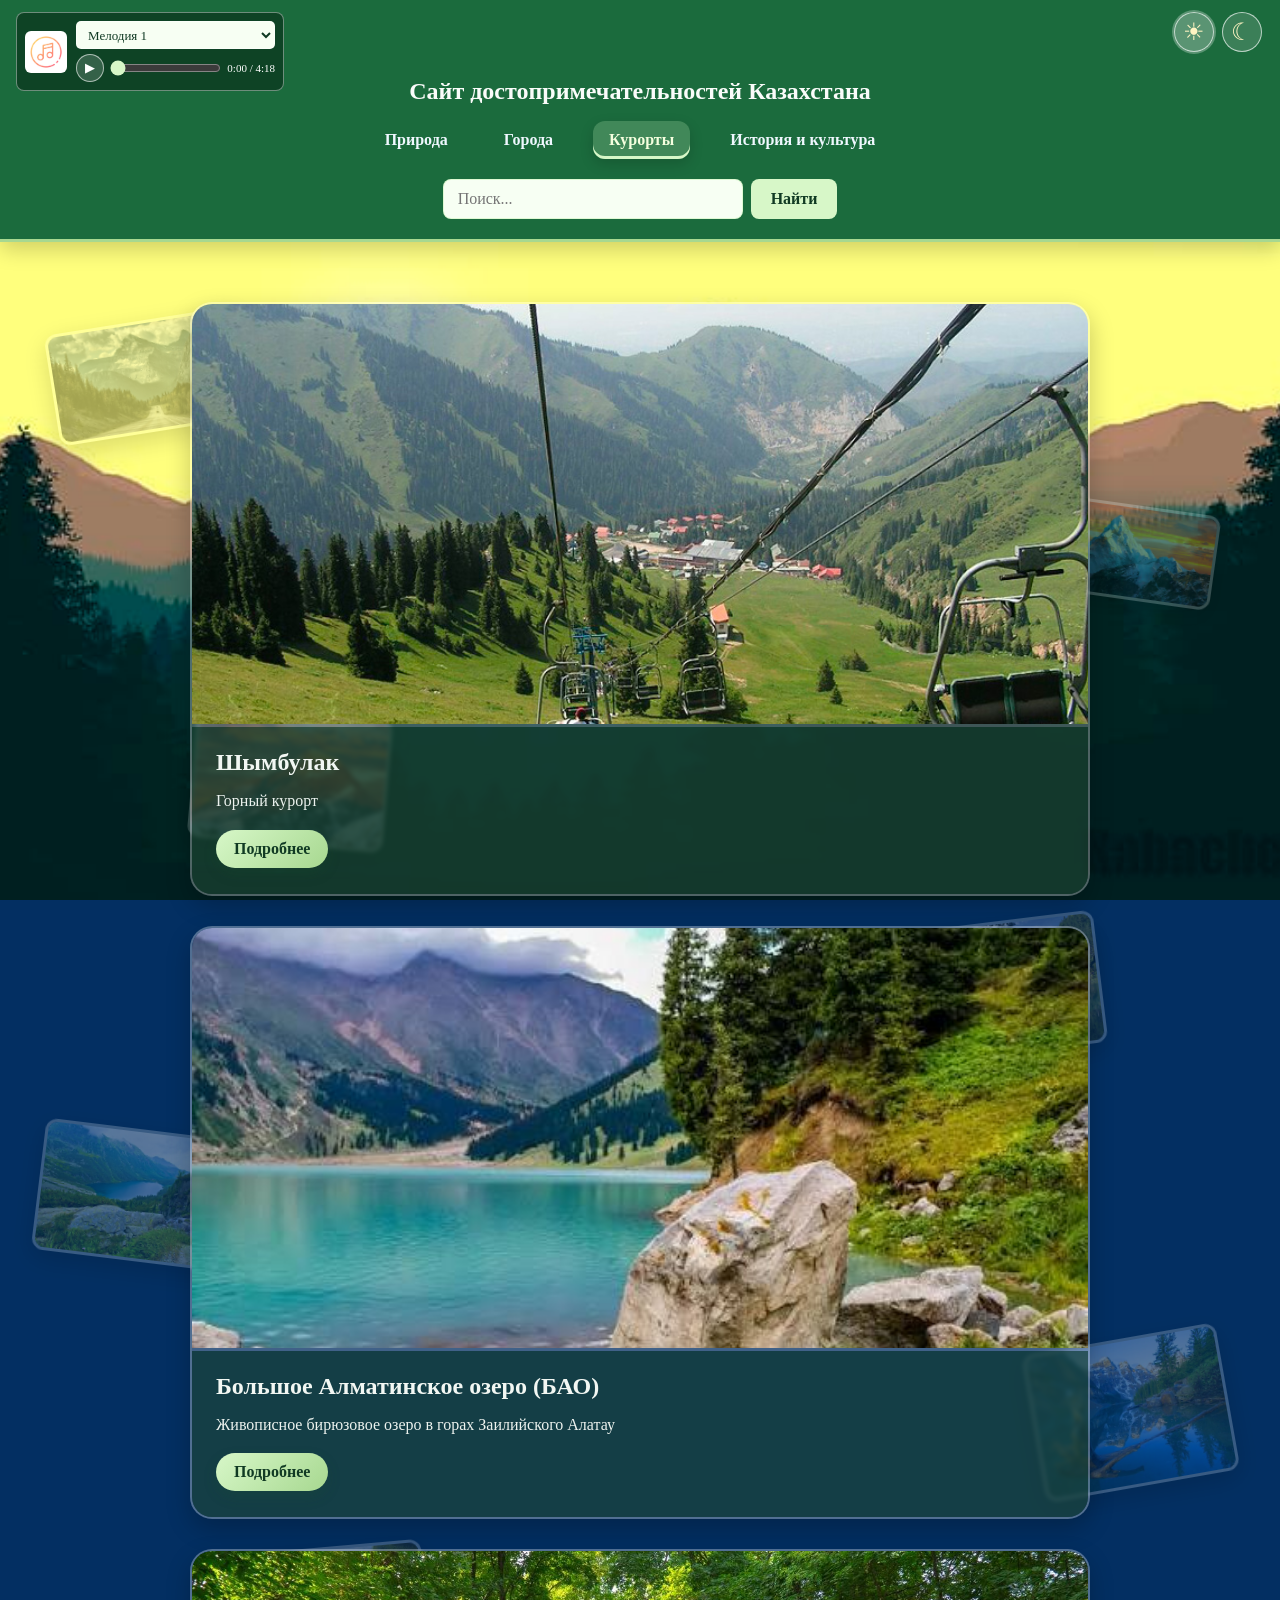
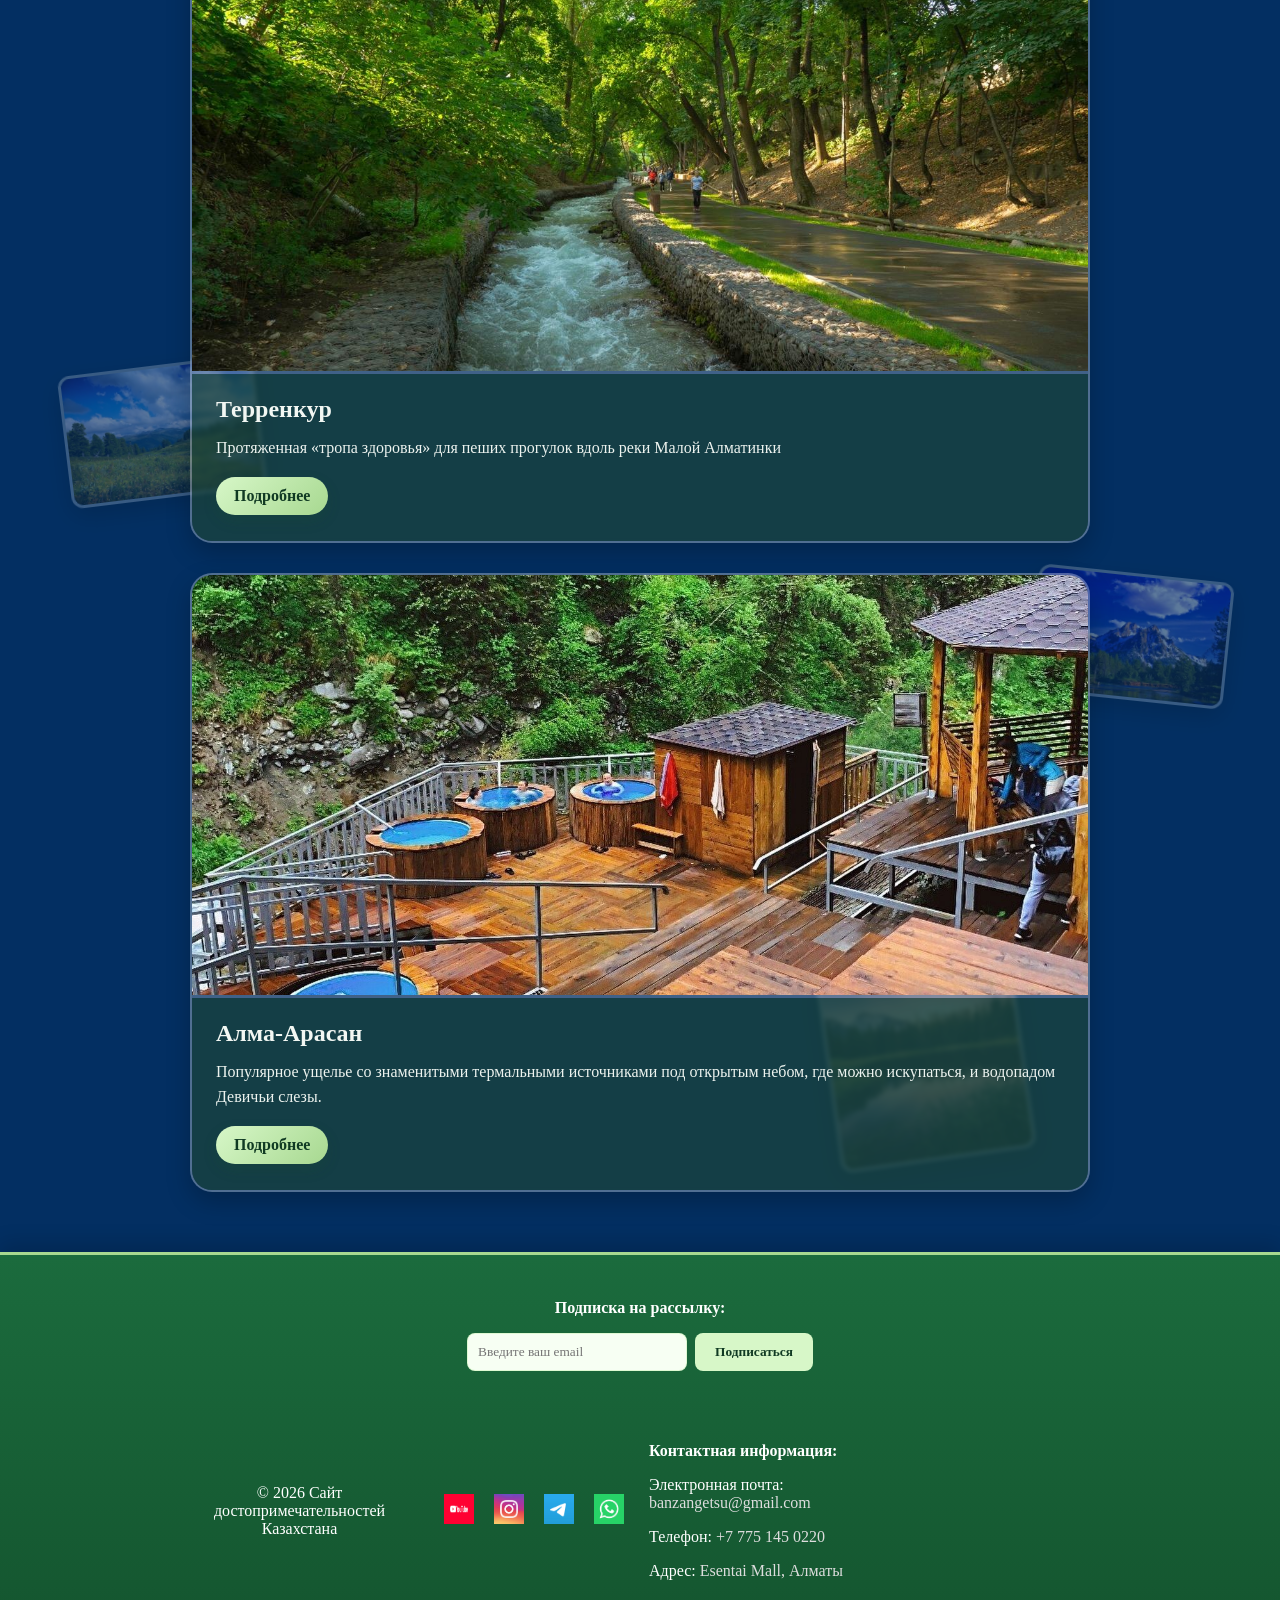
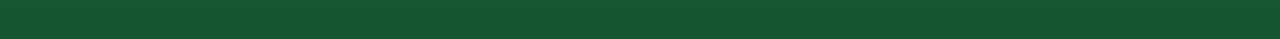
==== главная.html @ 55b0fd9b "Add files via upload" ====
<!DOCTYPE html>
<html lang="en">
<head>
    <meta charset="UTF-8">
    <meta name="viewport" content="width=device-width, initial-scale=1.0">
    <title>Достопримечательности Казахстана</title>
    <script>
        document.documentElement.setAttribute('data-theme', localStorage.getItem('site-theme') === 'dark' ? 'dark' : 'light');
    </script>
    <link rel="stylesheet" href="parallax.css">

    <style>


        header {
            background-color: #1B6B3D;
            padding: 20px;
            text-align: center;
            border-bottom: 3px solid #a7d890;
            box-shadow: 0 8px 20px rgba(0, 0, 0, 0.18);
        }


        .logo {
            font-size: 24px;
            font-weight: bold;
            color:rgb(250, 252, 250);
            text-decoration: none;
        }


        nav {
            margin-top: 10px;
        }

        nav ul {
            list-style: none;
            padding: 0;
        }

        nav li {
            display: inline;
            margin-right: 20px;
        }

        nav a {
            text-decoration: none;
            color: aliceblue;
            font-weight: bold;
            display: inline-block;
            padding: 10px 16px;
            border-radius: 12px;
            transition: all 0.25s ease;
        }

        nav a:hover {
            background: rgba(255, 255, 255, 0.2);
            color: #ffffff;
            box-shadow: 0 0 0 2px rgba(255, 255, 255, 0.25), 0 8px 18px rgba(0, 0, 0, 0.12);
            transform: translateY(-1px);
        }

        nav a[aria-current="page"] {
            background: rgba(215, 247, 200, 0.2);
            color: #f5ffdf;
            box-shadow: inset 0 -3px 0 #d7f7c8, 0 5px 14px rgba(0, 0, 0, 0.16);
        }

        .search {
            display: flex;
            flex-wrap: wrap;
            justify-content: center;
            gap: 8px;
            margin-top: 20px;
        }

        .search input[type="text"] {
            box-sizing: border-box;
            width: min(300px, calc(100vw - 130px));
            padding: 10px 14px;
            border: 1px solid rgba(215, 247, 200, 0.75);
            border-radius: 8px;
            background: #f7fff3;
            font: inherit;
            outline: none;
        }

        .search input[type="text"]:focus {
            box-shadow: 0 0 0 3px rgba(215, 247, 200, 0.3);
        }

        .search button {
            padding: 10px 20px;
            background-color: #d7f7c8;
            color: #103a23;
            border: none;
            border-radius: 8px;
            cursor: pointer;
            font: inherit;
            font-weight: bold;
            transition: background-color 0.2s ease, transform 0.2s ease;
        }

        .search button:hover {
            background-color: #a7d890;
            transform: translateY(-1px);
        }
        main {
            text-align: center;
            max-width: 900px;
            margin: 0 auto;
            padding: 30px 20px;
            color: white;
        }
        main a {
            color: white;
        }
        h1 {
            font-size: 28px;
            margin-bottom: 20px;
        }
        .card {
            background: rgba(255, 255, 255, 0.08);
            border: 2px solid rgba(255, 255, 255, 0.25);
            border-radius: 22px;
            box-shadow: 0 10px 25px rgba(0, 0, 0, 0.22);
            overflow: hidden;
            margin: 30px 0;
            backdrop-filter: blur(2px);
        }
        .card img {
            display: block;
            width: 100%;
            height: 420px;
            object-fit: cover;
            border-bottom: 3px solid rgba(255, 255, 255, 0.18);
        }
        .card-content {
            padding: 22px 24px 26px;
            text-align: left;
            background: rgba(19, 62, 42, 0.58);
        }
        .card h2 {
            font-size: 24px;
            margin: 0 0 12px;
            color: #f2f7f3;
        }
        .card p {
            margin: 0 0 16px;
            line-height: 1.6;
            color: #edf3ef;
        }
        .card a {
            display: inline-block;
            padding: 10px 18px;
            border-radius: 999px;
            background: linear-gradient(135deg, #d7f7c8, #a7d890);
            color: #103a23;
            text-decoration: none;
            font-weight: bold;
            box-shadow: 0 6px 14px rgba(23, 82, 40, 0.2);
        }
        footer {
            background: linear-gradient(180deg, #1B6B3D, #14552f);
            border-top: 3px solid #a7d890;
            padding: 28px 0 18px;
            text-align: center;
            color: white;
            box-shadow: 0 -8px 20px rgba(0, 0, 0, 0.16);
        }
        .footer-container {
            display: flex;
            justify-content: space-between;
            align-items: center;
            gap: 20px;
            max-width: 960px;
            margin: 0 auto;
            padding: 0 20px;
            box-sizing: border-box;
        }
        .footer-container > p {
            margin: 0;
        }
        .contact-info {
            text-align: left;
            padding-left: 0;
        }
        .contact-info a {
            color: #DDD;
            text-decoration: none;
        }
        .social-links {
            display: flex;
            align-items: center;
            gap: 10px;
        }
        .social-icon {
            width: 30px;
            height: 30px;
            margin: 0 5px;
        }
        .map-section {
            width: 220px;
        }
        .map-section iframe {
            display: block;
            width: 220px;
            height: 220px;
            border: 0;
            border-radius: 12px;
        }
        .map-section a {
            color: #DDD;
        }
        .subscription-form {
            font-family: 'Comic Sans MS', cursive;
            text-align: center;
            margin-bottom: 30px;
        }
        .subscription-form form {
            font-family: 'Comic Sans MS', cursive;
            display: inline-flex;
            flex-wrap: wrap;
            justify-content: center;
            gap: 8px;
        }
        .subscription-form input {
            font-family: 'Comic Sans MS', cursive;
            box-sizing: border-box;
            width: 220px;
            padding: 10px;
            border: 1px solid rgba(215, 247, 200, 0.75);
            border-radius: 8px;
            background: #f7fff3;
        }
        .subscription-form button {
            font-family: 'Comic Sans MS', cursive;
            background-color: #d7f7c8;
            color: #103a23;
            border: none;
            border-radius: 8px;
            padding: 10px 20px;
            cursor: pointer;
            font-weight: bold;
            transition: background-color 0.2s ease, transform 0.2s ease;
        }
        .subscription-form button:hover {
            background-color: #a7d890;
            transform: translateY(-1px);
        }
        @media (max-width: 700px) {
            .footer-container {
                flex-direction: column;
                text-align: center;
            }
            .contact-info {
                text-align: center;
            }
        }
        #scrollToTopButton {
            font-family: 'Comic Sans MS', cursive;
            position: fixed;
            right: 24px;
            bottom: 24px;
            width: 54px;
            height: 54px;
            display: none;
            border: none;
            border-radius: 50%;
            background: linear-gradient(135deg, #1B6B3D, #4CAF50);
            color: #fff;
            cursor: pointer;
            font-size: 28px;
            font-weight: 700;
            box-shadow: 0 8px 18px rgba(0, 0, 0, 0.25);
            transition: transform 0.2s ease, box-shadow 0.2s ease, opacity 0.2s ease;
            z-index: 999;
        }

        #scrollToTopButton:hover {
            transform: translateY(-2px) scale(1.05);
            box-shadow: 0 12px 22px rgba(0, 0, 0, 0.32);
        }

        .modal {
            display: none;
            position: fixed;
            z-index: 1000;
            left: 0;
            top: 0;
            width: 100%;
            height: 100%;
            background-color: rgba(0, 0, 0, 0.7);
            overflow-y: auto;
        }

        .modal-content {
            background-color: #f4fff2;
            color: #163b26;
            margin: 5vh auto;
            padding: 24px;
            border-radius: 16px;
            width: calc(100% - 48px);
            max-width: 760px;
            max-height: 90vh;
            overflow-y: auto;
            box-sizing: border-box;
            position: relative;
            box-shadow: 0 12px 36px rgba(0, 0, 0, 0.4);
            text-align: left;
        }

        .place-modal h2 {
            margin: 0 40px 16px 0;
        }

        .place-modal p {
            color: #233b2d;
        }

        .place-modal-image {
            display: block;
            width: 100%;
            max-height: 280px;
            object-fit: cover;
            border-radius: 10px;
        }

        .place-modal-media {
            display: grid;
            grid-template-columns: repeat(auto-fit, minmax(min(100%, 280px), 1fr));
            gap: 16px;
            margin-top: 18px;
        }

        .place-modal-media iframe {
            display: block;
            width: 100%;
            aspect-ratio: 16 / 9;
            border: 0;
            border-radius: 10px;
        }

        .place-video-link {
            display: inline-block;
            margin-top: 10px;
            padding: 9px 14px;
            border-radius: 8px;
            background: #1B6B3D;
            color: white;
            text-decoration: none;
        }

        .close {
            position: absolute;
            top: 8px;
            right: 12px;
            padding: 4px 10px;
            border: 0;
            background: transparent;
            color: #163b26;
            cursor: pointer;
            font-size: 30px;
        }

        body {
            font-family: "Comic Sans MS", "Comic Sans", cursive;
            background-color: rgb(3, 47, 98);
            background-image: url("шаблон.jpg");
            background-position: center;
            background-repeat: no-repeat;
            background-size: cover;
            background-attachment: fixed;
        }

        body, .logo, nav a, .search input, .search button,
        h1, h2, p, a, .subscription-form, .subscription-form input,
        .subscription-form button, .contact-info {
            font-family: "Comic Sans MS", "Comic Sans", cursive;
        }
    </style>
</head>

<body>
    <div id="parallax-background" aria-hidden="true">
        <img class="parallax-image" src="парлкс1.jpg" data-speed="0.68" alt="">
        <img class="parallax-image" src="парлкс2.webp" data-speed="0.82" alt="">
        <img class="parallax-image" src="парлкс3.jpg" data-speed="0.55" alt="">
        <img class="parallax-image" src="парлкс4.avif" data-speed="0.94" alt="">
        <img class="parallax-image" src="парлкс5.jpg" data-speed="0.73" alt="">
        <img class="parallax-image" src="парлкс6.jpg" data-speed="0.48" alt="">
        <img class="parallax-image" src="парлкс7.jpg" data-speed="0.88" alt="">
        <img class="parallax-image" src="парлкс8.jpg" data-speed="0.61" alt="">
        <img class="parallax-image" src="парлкс9.jpg" data-speed="1.08" alt="">
        <img class="parallax-image" src="парлкс10.jpg" data-speed="0.77" alt="">
        <img class="parallax-image" src="парлкс11.jpg" data-speed="0.52" alt="">
        <img class="parallax-image" src="парлкс12.jpg" data-speed="0.98" alt="">
    </div>
    <header>
        <div class="music-player">
            <img class="music-player-icon" src="musicicon.png" alt="">
            <div class="music-player-controls">
                <select id="musicTrack" aria-label="Выбор музыки">
                    <option value="1">Мелодия 1</option>
                    <option value="2">Мелодия 2</option>
                    <option value="3">Мелодия 3</option>
                    <option value="4">Мелодия 4</option>
                    <option value="5">Мелодия 5</option>
                    <option value="6">Мелодия 6</option>
                </select>
                <div class="music-player-transport">
                    <button id="musicToggle" type="button" aria-label="Воспроизвести" title="Воспроизвести">▶</button>
                    <input id="musicSeek" type="range" min="0" max="100" value="0" aria-label="Перемотка трека">
                    <output id="musicTime">0:00</output>
                </div>
            </div>
            <audio id="musicAudio" autoplay preload="metadata" src="music1.mp3"></audio>
        </div>
        <div class="theme-switcher" role="group" aria-label="Тема сайта">
            <button class="theme-button" type="button" data-theme-choice="light" aria-label="Светлая тема" aria-pressed="true" title="Светлая тема">☀</button>
            <button class="theme-button" type="button" data-theme-choice="dark" aria-label="Тёмная тема" aria-pressed="false" title="Тёмная тема">☾</button>
        </div>
        <a href="index.html" class="logo">Сайт достопримечательностей Казахстана</a>
        <nav>
            <ul>
                <li><a href="природа.html">Природа</a></li>
                <li><a href="города.html">Города</a></li>
                <li><a href="главная.html" aria-current="page">Курорты</a></li>
                <li><a href="история и культурна.html">История и культура</a></li>
            </ul>
        </nav>
        <div class="search">
            <input type="text" id="searchInput" placeholder="Поиск...">
            <button type="button" onclick="searchCards()">Найти</button>
            <output id="searchStatus" class="search-status" aria-live="polite" hidden></output>
        </div>
    </header>

    <main>
        <div class="card sight">
            <img src="sight1.jpg" alt="Достопримечательность 1">
            <div class="card-content">
                <h2>Шымбулак</h2>
                <p>Горный курорт</p>
                <a href="#">Подробнее</a>
            </div>
        </div>
        <div class="card sight">
            <img src="sight2.jpg" alt="Достопримечательность 2">
            <div class="card-content">
                <h2>Большое Алматинское озеро (БАО)</h2>
                <p>Живописное бирюзовое озеро в горах Заилийского Алатау</p>
                <a href="#">Подробнее</a>
            </div>
        </div>
        <div class="card sight">
            <img src="sight3.jpg" alt="Достопримечательность 3">
            <div class="card-content">
                <h2>Терренкур</h2>
                <p>Протяженная «тропа здоровья» для пеших прогулок вдоль реки Малой Алматинки</p>
                <a href="#">Подробнее</a>
            </div>
        </div>
        <div class="card sight">
            <img src="sight4.jpg" alt="Достопримечательность 4">
            <div class="card-content">
                <h2>Алма-Арасан</h2>
                <p>Популярное ущелье со знаменитыми термальными источниками под открытым небом, где можно искупаться, и водопадом Девичьи слезы.</p>
                <a href="#">Подробнее</a>
            </div>
        </div>
    </main>

    <button id="scrollToTopButton" aria-label="Наверх">↑</button>

    <footer>
        <div class="subscription-form">
            <p><strong>Подписка на рассылку:</strong></p>
            <form>
                <input type="email" placeholder="Введите ваш email" required>
                <button type="submit">Подписаться</button>
            </form>
        </div>

        <div class="footer-container">
            <p>&copy; 2026 Сайт достопримечательностей Казахстана</p>

            <div class="social-links">
                <a href="https://www.youtube.com/" target="_blank">
                    <img src="youtube.png" alt="Youtube" class="social-icon">
                </a>
                <a href="https://www.instagram.com/" target="_blank">
                    <img src="instagram.jpg"Instagram" class="social-icon">
                </a>
                <a href="https://www.telegram.com/" target="_blank">
                    <img src="telegram.png"Telegram" class="social-icon">
                </a>
                <a href="https://wa.me/77751450220" target="_blank" rel="noopener noreferrer">
                    <img src="ватсап.jpg" alt="WhatsApp" class="social-icon">
                </a>
            </div>

            <div class="contact-info">
                <p><strong>Контактная информация:</strong></p>
                <p>Электронная почта: <a href="главная.html">banzangetsu@gmail.com</a></p>
                <p>Телефон: <a href="tel:+77751450220">+7 775 145 0220</a></p>
                <p>Адрес: <a href="https://maps.app.goo.gl/WQVjGix9mJr55ecv8" target="_blank" rel="noopener noreferrer">Esentai Mall, Алматы</a></p>
            </div>
            <div class="map-section">
                <iframe src="https://www.google.com/maps?q=43.2184297,76.9276667&amp;z=16&amp;output=embed" title="Карта Google Maps: Esentai Mall, Алматы" loading="lazy" referrerpolicy="no-referrer-when-downgrade"></iframe>
            </div>
        </div>
    </footer>
    
    <script>
    function showsight(title, imageSrc, description) {
        var modal = document.getElementById('myModal');
        var sightTitle = document.getElementById('sightTitle');
        var sight = document.getElementById('sight');
        var recioeDescription = document.getElementById('sightDescription');

        sightTitle.textContent = title;
        sight.src = imageSrc;
        sightDescription.textContent = description;

        modal.style.display = 'block';
    }

    function closeModal() {
        var modal = document.getElementById('placeModal');
        modal.style.display = 'none';
    }

    window.onclick = function(event) {
        var modal = document.getElementById('placeModal');
        if (event.target === modal) {
            closeModal();
        }
    }
    const scrollToTopButton = document.getElementById('scrollToTopButton');

    function toggleScrollButton() {
        if (window.scrollY > 250) {
            scrollToTopButton.style.display = 'block';
        } else {
            scrollToTopButton.style.display = 'none';
        }
    }

    window.addEventListener('scroll', toggleScrollButton);
    scrollToTopButton.addEventListener('click', function() {
        window.scrollTo({ top: 0, behavior: 'smooth' });
    });

    toggleScrollButton();
    </script>

    

    <div id="placeModal" class="modal" role="dialog" aria-modal="true" aria-labelledby="placeModalTitle">
        <div class="modal-content place-modal">
            <button class="close" type="button" aria-label="Закрыть" onclick="closeModal()">&times;</button>
            <h2 id="placeModalTitle"></h2>
            <img id="placeModalImage" class="place-modal-image" src="" alt="">
            <p id="placeModalDescription"></p>
            <div class="place-modal-media">
                <div>
                    <h3>Карта</h3>
                    <iframe id="placeModalMap" title="Карта места" loading="lazy" referrerpolicy="no-referrer-when-downgrade"></iframe>
                </div>
                <div>
                    <h3>Видео о месте</h3>
                    <a id="placeModalVideo" class="place-video-link" href="#" target="_blank" rel="noopener noreferrer">Найти видео на YouTube</a>
                </div>
            </div>
        </div>
    </div>
    <script>
        var placeModal = document.getElementById('placeModal');
        var placeTitle = document.getElementById('placeModalTitle');
        var placeImage = document.getElementById('placeModalImage');
        var placeDescription = document.getElementById('placeModalDescription');
        var placeMap = document.getElementById('placeModalMap');
        var placeVideo = document.getElementById('placeModalVideo');

        document.querySelectorAll('.card .card-content a').forEach(function(button) {
            button.addEventListener('click', function(event) {
                event.preventDefault();
                var card = button.closest('.card');
                var title = card.querySelector('h2').textContent.trim();
                var description = card.querySelector('.card-content p').textContent.trim();
                var image = card.querySelector('img');
                var placeQuery = title + ', Казахстан';

                placeTitle.textContent = title;
                placeDescription.textContent = description;
                placeImage.src = image.src;
                placeImage.alt = image.alt;
                placeMap.src = 'https://www.google.com/maps?q=' + encodeURIComponent(placeQuery) + '&output=embed';
                placeVideo.href = 'https://www.youtube.com/results?search_query=' + encodeURIComponent(title + ' Казахстан');
                placeModal.style.display = 'block';
                document.body.style.overflow = 'hidden';
            });
        });

        function closeModal() {
            placeModal.style.display = 'none';
            placeMap.src = '';
            document.body.style.overflow = '';
        }

        placeModal.addEventListener('click', function(event) {
            if (event.target === placeModal) {
                closeModal();
            }
        });

        document.addEventListener('keydown', function(event) {
            if (event.key === 'Escape' && placeModal.style.display === 'block') {
                closeModal();
            }
        });
    </script>

    <script src="parallax.js"></script>
</body>
</html>
---- parallax.css ----
body {
    position: relative;
    isolation: isolate;
    margin: 0;
}

#parallax-background {
    position: absolute;
    top: 0;
    left: 0;
    z-index: 0;
    width: 100%;
    overflow: hidden;
    pointer-events: none;
}

header,
main,
footer {
    position: relative;
    z-index: 1;
}

.parallax-image {
    position: absolute;
    display: block;
    width: clamp(100px, 15vw, 190px);
    height: auto;
    border: 3px solid rgba(255, 255, 255, 0.58);
    border-radius: 12px;
    opacity: 0.36;
    object-fit: cover;
    box-shadow: 0 8px 24px rgba(0, 0, 0, 0.4);
    will-change: translate;
}

.parallax-image:nth-child(1) { top: 3%; left: 4%; transform: rotate(-9deg); }
.parallax-image:nth-child(2) { top: 10%; right: 5%; transform: rotate(8deg); }
.parallax-image:nth-child(3) { top: 18%; left: 15%; transform: rotate(5deg); }
.parallax-image:nth-child(4) { top: 26%; right: 14%; transform: rotate(-7deg); }
.parallax-image:nth-child(5) { top: 34%; left: 3%; transform: rotate(7deg); }
.parallax-image:nth-child(6) { top: 42%; right: 4%; transform: rotate(-10deg); }
.parallax-image:nth-child(7) { top: 50%; left: 18%; transform: rotate(-5deg); }
.parallax-image:nth-child(8) { top: 58%; right: 17%; transform: rotate(9deg); }
.parallax-image:nth-child(9) { top: 66%; left: 5%; transform: rotate(-7deg); }
.parallax-image:nth-child(10) { top: 74%; right: 4%; transform: rotate(6deg); }
.parallax-image:nth-child(11) { top: 82%; left: 20%; transform: rotate(8deg); }
.parallax-image:nth-child(12) { top: 89%; right: 20%; transform: rotate(-8deg); }

.search-status {
    flex-basis: 100%;
    color: #f5ffdf;
    font-size: 14px;
    text-align: center;
}

#parallax-background[data-layout="compact"] .parallax-image:nth-child(1) {
    top: 7%;
    left: 1%;
    width: clamp(76px, 10vw, 110px);
}

#parallax-background[data-layout="compact"] .parallax-image:nth-child(2) {
    top: 28%;
    right: 1%;
    width: clamp(76px, 10vw, 110px);
}

#parallax-background[data-layout="compact"] .parallax-image:nth-child(3) {
    top: 51%;
    left: 2%;
    width: clamp(76px, 10vw, 110px);
}

#parallax-background[data-layout="compact"] .parallax-image:nth-child(4) {
    top: 73%;
    right: 2%;
    width: clamp(76px, 10vw, 110px);
}

@media (max-width: 600px) {
    .parallax-image {
        width: clamp(76px, 20vw, 120px);
        opacity: 0.28;
    }

    #parallax-background[data-layout="compact"] .parallax-image {
        width: clamp(68px, 18vw, 96px);
    }
}

@media (prefers-reduced-motion: reduce) {
    .parallax-image {
        will-change: auto;
    }
}

.theme-switcher {
    position: absolute;
    top: 12px;
    right: 18px;
    z-index: 2;
    display: flex;
    gap: 8px;
}

.theme-button {
    display: grid;
    width: 40px;
    height: 40px;
    place-items: center;
    padding: 0;
    border: 1px solid rgba(255, 255, 255, 0.65);
    border-radius: 50%;
    background: rgba(255, 255, 255, 0.14);
    color: #fff4c2;
    cursor: pointer;
    font: inherit;
    font-size: 24px;
    line-height: 1;
    transition: background-color 0.2s ease, transform 0.2s ease, box-shadow 0.2s ease;
}

.theme-button:hover {
    transform: translateY(-2px);
    background: rgba(255, 255, 255, 0.25);
}

.theme-button[aria-pressed="true"] {
    background: rgba(255, 255, 255, 0.28);
    box-shadow: 0 0 0 2px rgba(255, 255, 255, 0.28);
}

.music-player {
    position: absolute;
    top: 12px;
    left: 16px;
    z-index: 2;
    display: flex;
    align-items: center;
    gap: 9px;
    width: 250px;
    padding: 8px;
    border: 1px solid rgba(255, 255, 255, 0.4);
    border-radius: 8px;
    background: rgba(10, 52, 29, 0.72);
    color: #fff;
    text-align: left;
}

.music-player-icon {
    flex: 0 0 42px;
    width: 42px;
    height: 42px;
    border-radius: 6px;
    object-fit: cover;
}

.music-player-controls {
    flex: 1;
    min-width: 0;
}

.music-player select {
    box-sizing: border-box;
    width: 100%;
    height: 28px;
    padding: 3px 7px;
    border: 1px solid rgba(255, 255, 255, 0.55);
    border-radius: 5px;
    background: #f7fff3;
    color: #103a23;
    font: inherit;
    font-size: 13px;
}

.music-player-transport {
    display: flex;
    align-items: center;
    gap: 6px;
    margin-top: 5px;
}

.music-player-transport button {
    display: grid;
    flex: 0 0 28px;
    width: 28px;
    height: 28px;
    place-items: center;
    padding: 0;
    border: 1px solid rgba(255, 255, 255, 0.6);
    border-radius: 50%;
    background: rgba(255, 255, 255, 0.16);
    color: #fff;
    cursor: pointer;
    font: inherit;
    font-size: 13px;
}

.music-player-transport input {
    flex: 1;
    min-width: 30px;
    height: 18px;
    margin: 0;
    accent-color: #d7f7c8;
    cursor: pointer;
}

.music-player-transport output {
    min-width: 34px;
    color: #fff;
    font-size: 11px;
    font-variant-numeric: tabular-nums;
}

.logo {
    margin-top: 58px;
}

.music-player:focus-within {
    box-shadow: 0 0 0 2px rgba(215, 247, 200, 0.45);
}

.logo {
    display: inline-block;
    max-width: calc(100% - 180px);
}

html[data-theme="dark"] body {
    background-color: #101827 !important;
    background-image: url("%D0%BB%D1%83%D0%BD%D0%BD%D0%B0%D1%8F.jpg") !important;
    background-position: center;
    background-repeat: no-repeat;
    background-size: cover;
    background-attachment: fixed;
    color: #eef2ff;
}

html[data-theme="dark"] header {
    background: linear-gradient(135deg, #17233a, #202d48) !important;
    border-bottom-color: #7688b3 !important;
    box-shadow: 0 8px 24px rgba(0, 0, 0, 0.42) !important;
}

html[data-theme="dark"] .logo,
html[data-theme="dark"] nav a,
html[data-theme="dark"] main,
html[data-theme="dark"] main a,
html[data-theme="dark"] footer {
    color: #eef2ff !important;
}

html[data-theme="dark"] nav a[aria-current="page"] {
    background: rgba(174, 193, 239, 0.2) !important;
    color: #fff !important;
    box-shadow: inset 0 -3px 0 #aebfe7, 0 5px 14px rgba(0, 0, 0, 0.28) !important;
}

html[data-theme="dark"] nav a:hover {
    background: rgba(174, 193, 239, 0.22) !important;
}

html[data-theme="dark"] main {
    background: rgba(12, 19, 34, 0.56);
}

html[data-theme="dark"] .card {
    background: rgba(21, 31, 51, 0.78) !important;
    border-color: rgba(174, 193, 239, 0.4) !important;
    box-shadow: 0 10px 28px rgba(0, 0, 0, 0.44) !important;
}

html[data-theme="dark"] .card-content {
    background: rgba(19, 29, 49, 0.9) !important;
}

html[data-theme="dark"] .card h2,
html[data-theme="dark"] .card p,
html[data-theme="dark"] main p {
    color: #e1e8fa !important;
}

html[data-theme="dark"] .card a,
html[data-theme="dark"] .search button,
html[data-theme="dark"] .subscription-form button {
    background: linear-gradient(135deg, #aebfe7, #788bb8) !important;
    color: #101827 !important;
}

html[data-theme="dark"] footer {
    background: linear-gradient(180deg, #17233a, #0c1424) !important;
    border-top-color: #7688b3 !important;
    box-shadow: 0 -8px 24px rgba(0, 0, 0, 0.38) !important;
}

html[data-theme="dark"] .contact-info a,
html[data-theme="dark"] .map-section a {
    color: #c5d2f1 !important;
}

html[data-theme="dark"] .search input,
html[data-theme="dark"] .subscription-form input {
    background: #e8edf8 !important;
    border-color: #aebfe7 !important;
    color: #17233a !important;
}

html[data-theme="dark"] .search-status {
    color: #e1e8fa;
}

html[data-theme="dark"] .music-player {
    background: rgba(16, 24, 39, 0.88);
    border-color: rgba(174, 193, 239, 0.6);
}

html[data-theme="dark"] .music-player select {
    background: #e8edf8;
    color: #17233a;
}

html[data-theme="dark"] .modal-content {
    background-color: #17233a !important;
    color: #eef2ff !important;
}

html[data-theme="dark"] .place-modal p {
    color: #e1e8fa !important;
}

html[data-theme="dark"] .place-video-link {
    background: linear-gradient(135deg, #aebfe7, #788bb8) !important;
    color: #101827 !important;
}

html[data-theme="dark"] .close {
    color: #c5d2f1 !important;
}

html[data-theme="dark"] .close:hover {
    color: #fff !important;
}

html[data-theme="dark"] #scrollToTopButton {
    background: linear-gradient(135deg, #aebfe7, #788bb8) !important;
    color: #101827 !important;
}

html[data-theme="dark"] #scrollToTopButton:hover {
    background: linear-gradient(135deg, #c5d2f1, #91a4d0) !important;
}

@media (max-width: 520px) {
    .music-player {
        top: 8px;
        left: 8px;
        width: min(220px, calc(100vw - 120px));
        padding: 6px;
        gap: 7px;
    }

    .music-player-icon {
        flex-basis: 36px;
        width: 36px;
        height: 36px;
    }

    .music-player select {
        height: 25px;
    }

    .music-player-transport button {
        flex-basis: 25px;
        width: 25px;
        height: 25px;
    }

    .theme-switcher {
        right: 12px;
    }

    .theme-button {
        width: 36px;
        height: 36px;
    }

    .logo {
        max-width: calc(100% - 190px);
    }
}
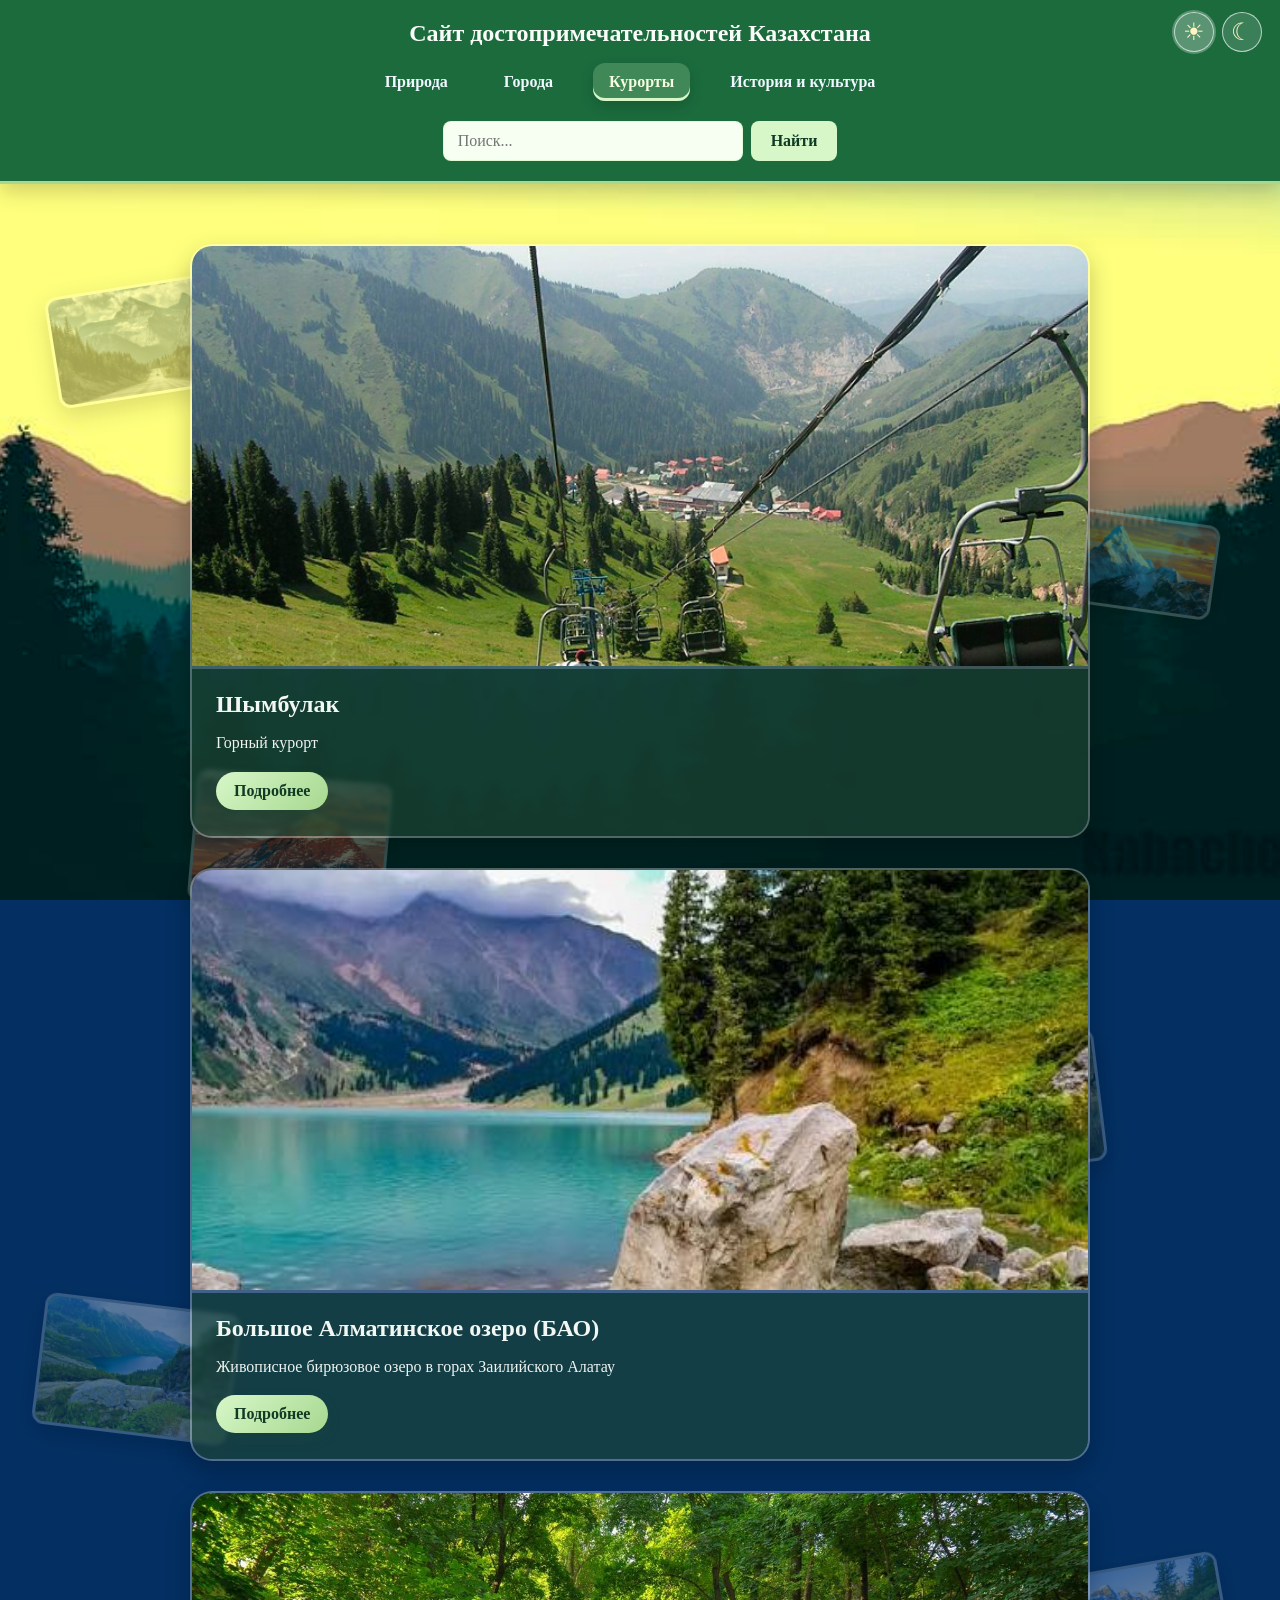
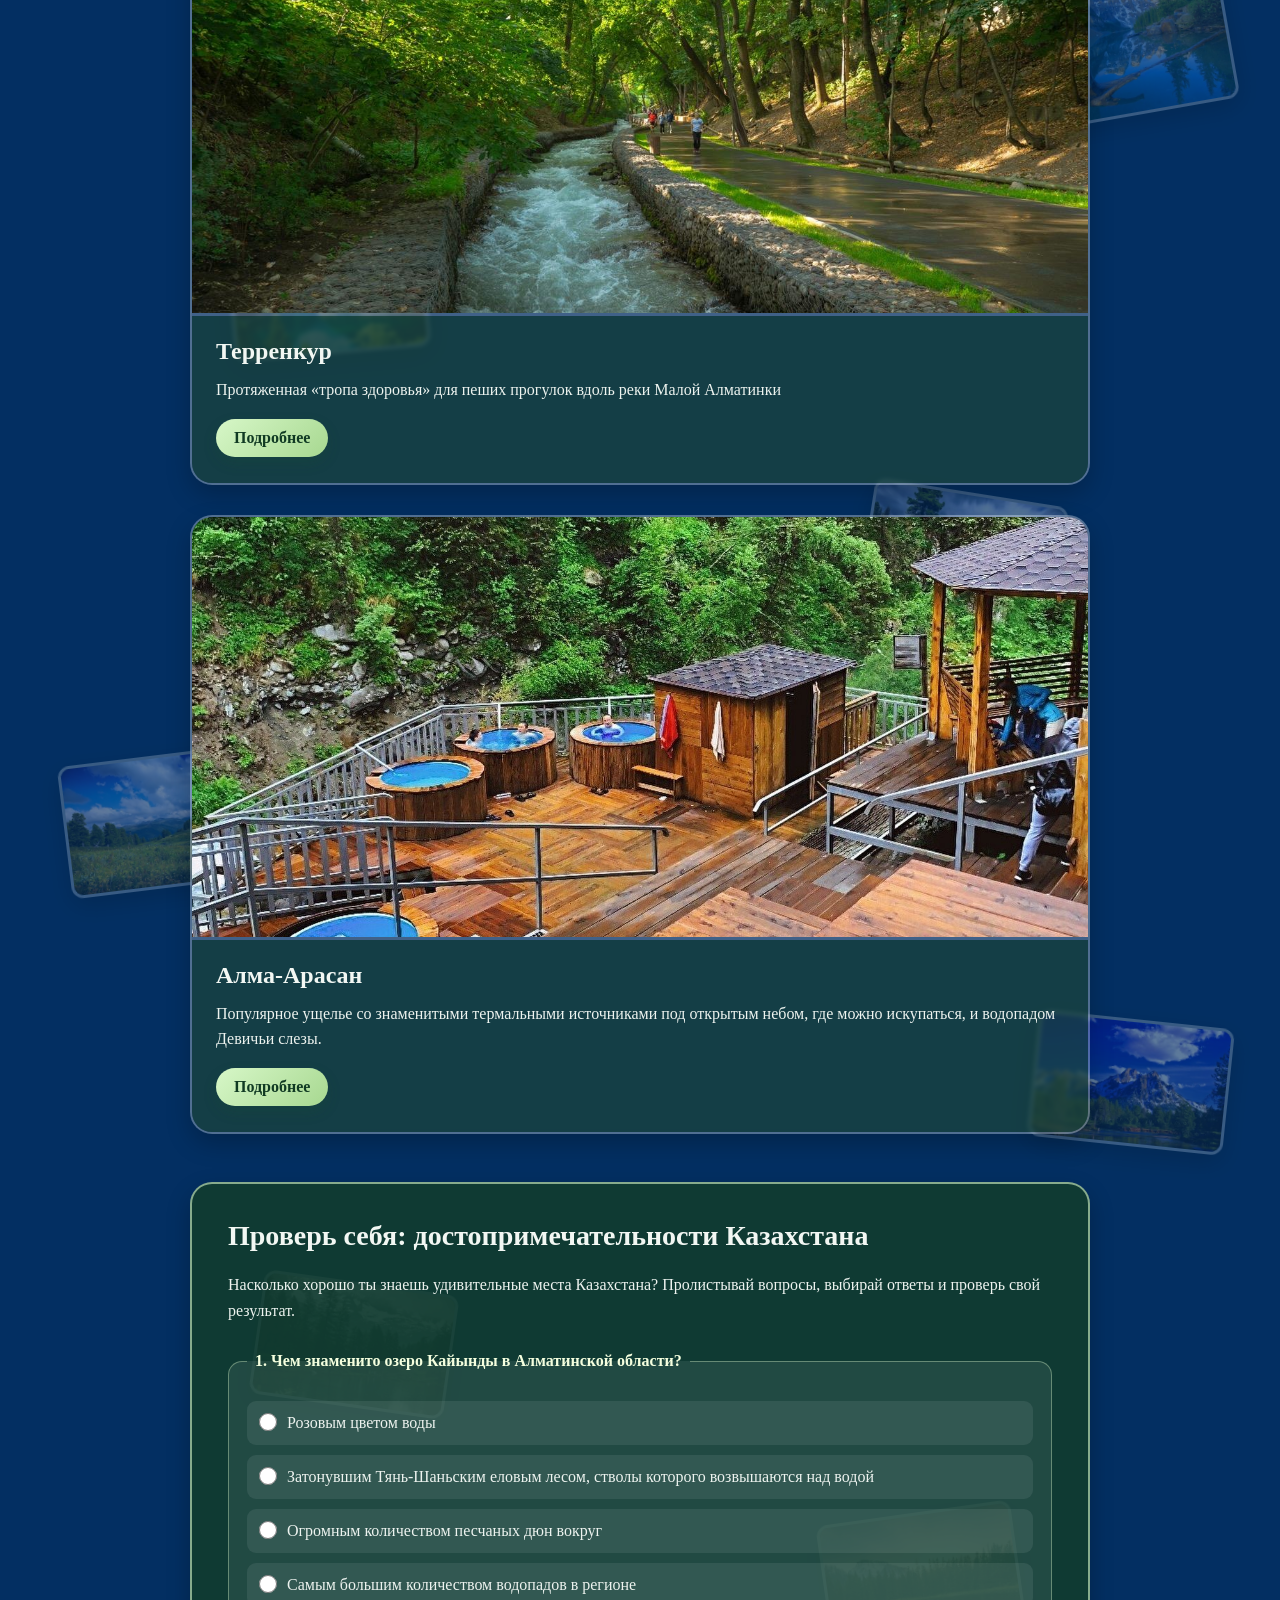
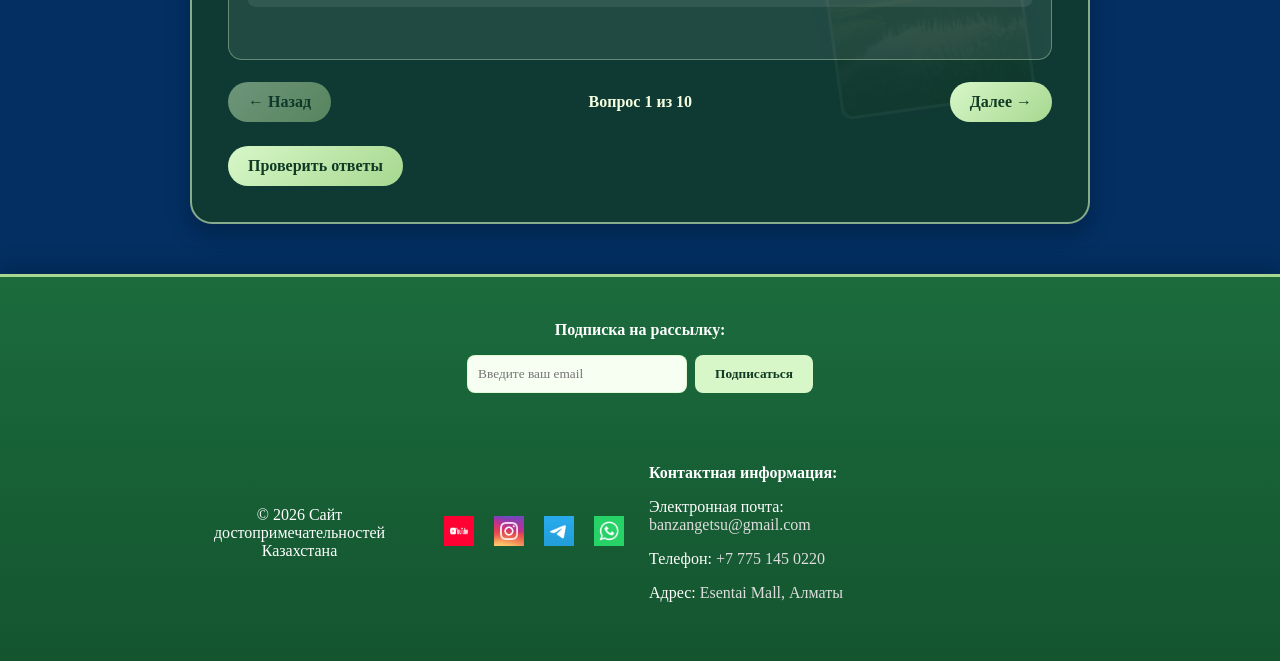
==== commit c705d3d0: "Add files via upload" ====
--- a/главная.html
+++ b/главная.html
@@ -1,5 +1,5 @@
 <!DOCTYPE html>
-<html lang="en">
+<html lang="ru">
 <head>
     <meta charset="UTF-8">
     <meta name="viewport" content="width=device-width, initial-scale=1.0">
@@ -397,30 +397,11 @@
         <img class="parallax-image" src="парлкс12.jpg" data-speed="0.98" alt="">
     </div>
     <header>
-        <div class="music-player">
-            <img class="music-player-icon" src="musicicon.png" alt="">
-            <div class="music-player-controls">
-                <select id="musicTrack" aria-label="Выбор музыки">
-                    <option value="1">Мелодия 1</option>
-                    <option value="2">Мелодия 2</option>
-                    <option value="3">Мелодия 3</option>
-                    <option value="4">Мелодия 4</option>
-                    <option value="5">Мелодия 5</option>
-                    <option value="6">Мелодия 6</option>
-                </select>
-                <div class="music-player-transport">
-                    <button id="musicToggle" type="button" aria-label="Воспроизвести" title="Воспроизвести">▶</button>
-                    <input id="musicSeek" type="range" min="0" max="100" value="0" aria-label="Перемотка трека">
-                    <output id="musicTime">0:00</output>
-                </div>
-            </div>
-            <audio id="musicAudio" autoplay preload="metadata" src="music1.mp3"></audio>
-        </div>
         <div class="theme-switcher" role="group" aria-label="Тема сайта">
             <button class="theme-button" type="button" data-theme-choice="light" aria-label="Светлая тема" aria-pressed="true" title="Светлая тема">☀</button>
             <button class="theme-button" type="button" data-theme-choice="dark" aria-label="Тёмная тема" aria-pressed="false" title="Тёмная тема">☾</button>
         </div>
-        <a href="index.html" class="logo">Сайт достопримечательностей Казахстана</a>
+        <a href="о_сайте.html" class="logo">Сайт достопримечательностей Казахстана</a>
         <nav>
             <ul>
                 <li><a href="природа.html">Природа</a></li>
@@ -469,6 +450,8 @@
                 <a href="#">Подробнее</a>
             </div>
         </div>
+
+        <section class="landmarks-quiz" aria-label="Викторина о достопримечательностях Казахстана"></section>
     </main>
 
     <button id="scrollToTopButton" aria-label="Наверх">↑</button>
@@ -622,6 +605,7 @@
         });
     </script>
 
+    <script src="quiz.js"></script>
     <script src="parallax.js"></script>
 </body>
 </html>
--- a/parallax.css
+++ b/parallax.css
@@ -52,6 +52,188 @@
     color: #f5ffdf;
     font-size: 14px;
     text-align: center;
+}
+
+.landmarks-quiz {
+    margin: 48px 0 20px;
+    padding: clamp(20px, 4vw, 36px);
+    border: 2px solid rgba(215, 247, 200, 0.6);
+    border-radius: 22px;
+    background: rgba(19, 62, 42, 0.82);
+    box-shadow: 0 10px 25px rgba(0, 0, 0, 0.24);
+    text-align: left;
+}
+
+.landmarks-quiz h1 {
+    margin-top: 0;
+    color: #f2f7f3;
+}
+
+.landmarks-quiz-intro {
+    color: #edf3ef;
+    line-height: 1.6;
+}
+
+.quiz-question {
+    padding: 18px;
+    border: 1px solid rgba(215, 247, 200, 0.38);
+    border-radius: 14px;
+    background: rgba(255, 255, 255, 0.08);
+}
+
+.quiz-track {
+    display: flex;
+    overflow-x: auto;
+    overscroll-behavior-x: contain;
+    scroll-behavior: smooth;
+    scroll-snap-type: x mandatory;
+    scrollbar-color: #a7d890 rgba(255, 255, 255, 0.1);
+    scrollbar-width: thin;
+}
+
+.landmarks-quiz .quiz-question {
+    box-sizing: border-box;
+    flex: 0 0 100%;
+    min-width: 100%;
+    margin: 10px 0;
+    scroll-snap-align: start;
+}
+
+.quiz-navigation {
+    display: flex;
+    align-items: center;
+    justify-content: space-between;
+    gap: 12px;
+    margin: 12px 0 22px;
+}
+
+.quiz-navigation button,
+.quiz-actions button {
+    padding: 11px 20px;
+    border: 0;
+    border-radius: 999px;
+    background: linear-gradient(135deg, #d7f7c8, #a7d890);
+    color: #103a23;
+    cursor: pointer;
+    font: inherit;
+    font-weight: bold;
+    transition: filter 0.2s ease, transform 0.2s ease;
+}
+
+.quiz-navigation button:hover:not(:disabled),
+.quiz-actions button:hover {
+    filter: brightness(1.05);
+    transform: translateY(-1px);
+}
+
+.quiz-navigation button:disabled {
+    cursor: not-allowed;
+    opacity: 0.48;
+}
+
+.quiz-position {
+    color: #f5ffdf;
+    font-weight: bold;
+    text-align: center;
+}
+
+.quiz-question legend {
+    padding: 0 8px;
+    color: #f5ffdf;
+    font-weight: bold;
+    line-height: 1.5;
+}
+
+.quiz-option {
+    display: flex;
+    align-items: flex-start;
+    gap: 10px;
+    margin: 10px 0;
+    padding: 10px 12px;
+    border-radius: 9px;
+    background: rgba(255, 255, 255, 0.08);
+    color: #edf3ef;
+    cursor: pointer;
+    line-height: 1.5;
+    transition: background-color 0.2s ease, box-shadow 0.2s ease, color 0.2s ease;
+}
+
+.quiz-option:hover {
+    background: rgba(215, 247, 200, 0.16);
+}
+
+.quiz-option.is-selected {
+    background: rgba(167, 216, 144, 0.28);
+    box-shadow: inset 0 0 0 2px #a7d890, 0 0 14px rgba(167, 216, 144, 0.2);
+    color: #f5ffdf;
+    animation: quiz-answer-select 0.28s ease-out;
+}
+
+@keyframes quiz-answer-select {
+    0% { transform: translateX(-4px); }
+    60% { transform: translateX(2px); }
+    100% { transform: translateX(0); }
+}
+
+.quiz-option input {
+    flex: 0 0 auto;
+    width: 18px;
+    height: 18px;
+    margin: 2px 0 0;
+    accent-color: #a7d890;
+}
+
+.quiz-feedback {
+    margin: 12px 0 0;
+    font-weight: bold;
+    line-height: 1.5;
+}
+
+.quiz-feedback[hidden] {
+    display: none;
+}
+
+.quiz-feedback.is-correct {
+    color: #c9f5ae;
+}
+
+.quiz-feedback.is-incorrect,
+.quiz-result.is-incomplete {
+    color: #ffe0aa;
+}
+
+.quiz-actions {
+    display: flex;
+    flex-wrap: wrap;
+    align-items: center;
+    gap: 12px;
+    margin-top: 24px;
+}
+
+.quiz-result {
+    margin: 0;
+    color: #f5ffdf;
+    font-weight: bold;
+    line-height: 1.5;
+}
+
+@media (max-width: 520px) {
+    .landmarks-quiz {
+        padding: 18px 14px;
+    }
+
+    .landmarks-quiz .quiz-question {
+        padding: 14px 10px;
+    }
+
+    .quiz-option {
+        padding: 9px;
+    }
+
+    .quiz-navigation button,
+    .quiz-actions button {
+        padding: 10px 14px;
+    }
 }
 
 #parallax-background[data-layout="compact"] .parallax-image:nth-child(1) {
@@ -131,99 +313,10 @@
     box-shadow: 0 0 0 2px rgba(255, 255, 255, 0.28);
 }
 
-.music-player {
-    position: absolute;
-    top: 12px;
-    left: 16px;
-    z-index: 2;
-    display: flex;
-    align-items: center;
-    gap: 9px;
-    width: 250px;
-    padding: 8px;
-    border: 1px solid rgba(255, 255, 255, 0.4);
-    border-radius: 8px;
-    background: rgba(10, 52, 29, 0.72);
-    color: #fff;
-    text-align: left;
-}
-
-.music-player-icon {
-    flex: 0 0 42px;
-    width: 42px;
-    height: 42px;
-    border-radius: 6px;
-    object-fit: cover;
-}
-
-.music-player-controls {
-    flex: 1;
-    min-width: 0;
-}
-
-.music-player select {
-    box-sizing: border-box;
-    width: 100%;
-    height: 28px;
-    padding: 3px 7px;
-    border: 1px solid rgba(255, 255, 255, 0.55);
-    border-radius: 5px;
-    background: #f7fff3;
-    color: #103a23;
-    font: inherit;
-    font-size: 13px;
-}
-
-.music-player-transport {
-    display: flex;
-    align-items: center;
-    gap: 6px;
-    margin-top: 5px;
-}
-
-.music-player-transport button {
-    display: grid;
-    flex: 0 0 28px;
-    width: 28px;
-    height: 28px;
-    place-items: center;
-    padding: 0;
-    border: 1px solid rgba(255, 255, 255, 0.6);
-    border-radius: 50%;
-    background: rgba(255, 255, 255, 0.16);
-    color: #fff;
-    cursor: pointer;
-    font: inherit;
-    font-size: 13px;
-}
-
-.music-player-transport input {
-    flex: 1;
-    min-width: 30px;
-    height: 18px;
-    margin: 0;
-    accent-color: #d7f7c8;
-    cursor: pointer;
-}
-
-.music-player-transport output {
-    min-width: 34px;
-    color: #fff;
-    font-size: 11px;
-    font-variant-numeric: tabular-nums;
-}
-
-.logo {
-    margin-top: 58px;
-}
-
-.music-player:focus-within {
-    box-shadow: 0 0 0 2px rgba(215, 247, 200, 0.45);
-}
-
 .logo {
     display: inline-block;
     max-width: calc(100% - 180px);
+    overflow-wrap: anywhere;
 }
 
 html[data-theme="dark"] body {
@@ -274,6 +367,48 @@
     background: rgba(19, 29, 49, 0.9) !important;
 }
 
+html[data-theme="dark"] .landmarks-quiz {
+    background: rgba(19, 29, 49, 0.94);
+    border-color: rgba(174, 193, 239, 0.48);
+}
+
+html[data-theme="dark"] .landmarks-quiz h1,
+html[data-theme="dark"] .landmarks-quiz-intro,
+html[data-theme="dark"] .quiz-question legend,
+html[data-theme="dark"] .quiz-option,
+html[data-theme="dark"] .quiz-result,
+html[data-theme="dark"] .quiz-position {
+    color: #e1e8fa !important;
+}
+
+html[data-theme="dark"] .quiz-question {
+    border-color: rgba(174, 193, 239, 0.3);
+    background: rgba(12, 19, 34, 0.42);
+}
+
+html[data-theme="dark"] .quiz-option {
+    background: rgba(174, 193, 239, 0.08);
+}
+
+html[data-theme="dark"] .quiz-option:hover {
+    background: rgba(174, 193, 239, 0.18);
+}
+
+html[data-theme="dark"] .quiz-option.is-selected {
+    background: rgba(174, 193, 239, 0.22);
+    box-shadow: inset 0 0 0 2px #aebfe7, 0 0 14px rgba(174, 193, 239, 0.22);
+    color: #fff;
+}
+
+html[data-theme="dark"] .quiz-feedback.is-correct {
+    color: #c9f5ae;
+}
+
+html[data-theme="dark"] .quiz-feedback.is-incorrect,
+html[data-theme="dark"] .quiz-result.is-incomplete {
+    color: #ffe0aa;
+}
+
 html[data-theme="dark"] .card h2,
 html[data-theme="dark"] .card p,
 html[data-theme="dark"] main p {
@@ -309,16 +444,6 @@
     color: #e1e8fa;
 }
 
-html[data-theme="dark"] .music-player {
-    background: rgba(16, 24, 39, 0.88);
-    border-color: rgba(174, 193, 239, 0.6);
-}
-
-html[data-theme="dark"] .music-player select {
-    background: #e8edf8;
-    color: #17233a;
-}
-
 html[data-theme="dark"] .modal-content {
     background-color: #17233a !important;
     color: #eef2ff !important;
@@ -350,31 +475,13 @@
     background: linear-gradient(135deg, #c5d2f1, #91a4d0) !important;
 }
 
+@media (prefers-reduced-motion: reduce) {
+    .quiz-option.is-selected {
+        animation: none;
+    }
+}
+
 @media (max-width: 520px) {
-    .music-player {
-        top: 8px;
-        left: 8px;
-        width: min(220px, calc(100vw - 120px));
-        padding: 6px;
-        gap: 7px;
-    }
-
-    .music-player-icon {
-        flex-basis: 36px;
-        width: 36px;
-        height: 36px;
-    }
-
-    .music-player select {
-        height: 25px;
-    }
-
-    .music-player-transport button {
-        flex-basis: 25px;
-        width: 25px;
-        height: 25px;
-    }
-
     .theme-switcher {
         right: 12px;
     }
